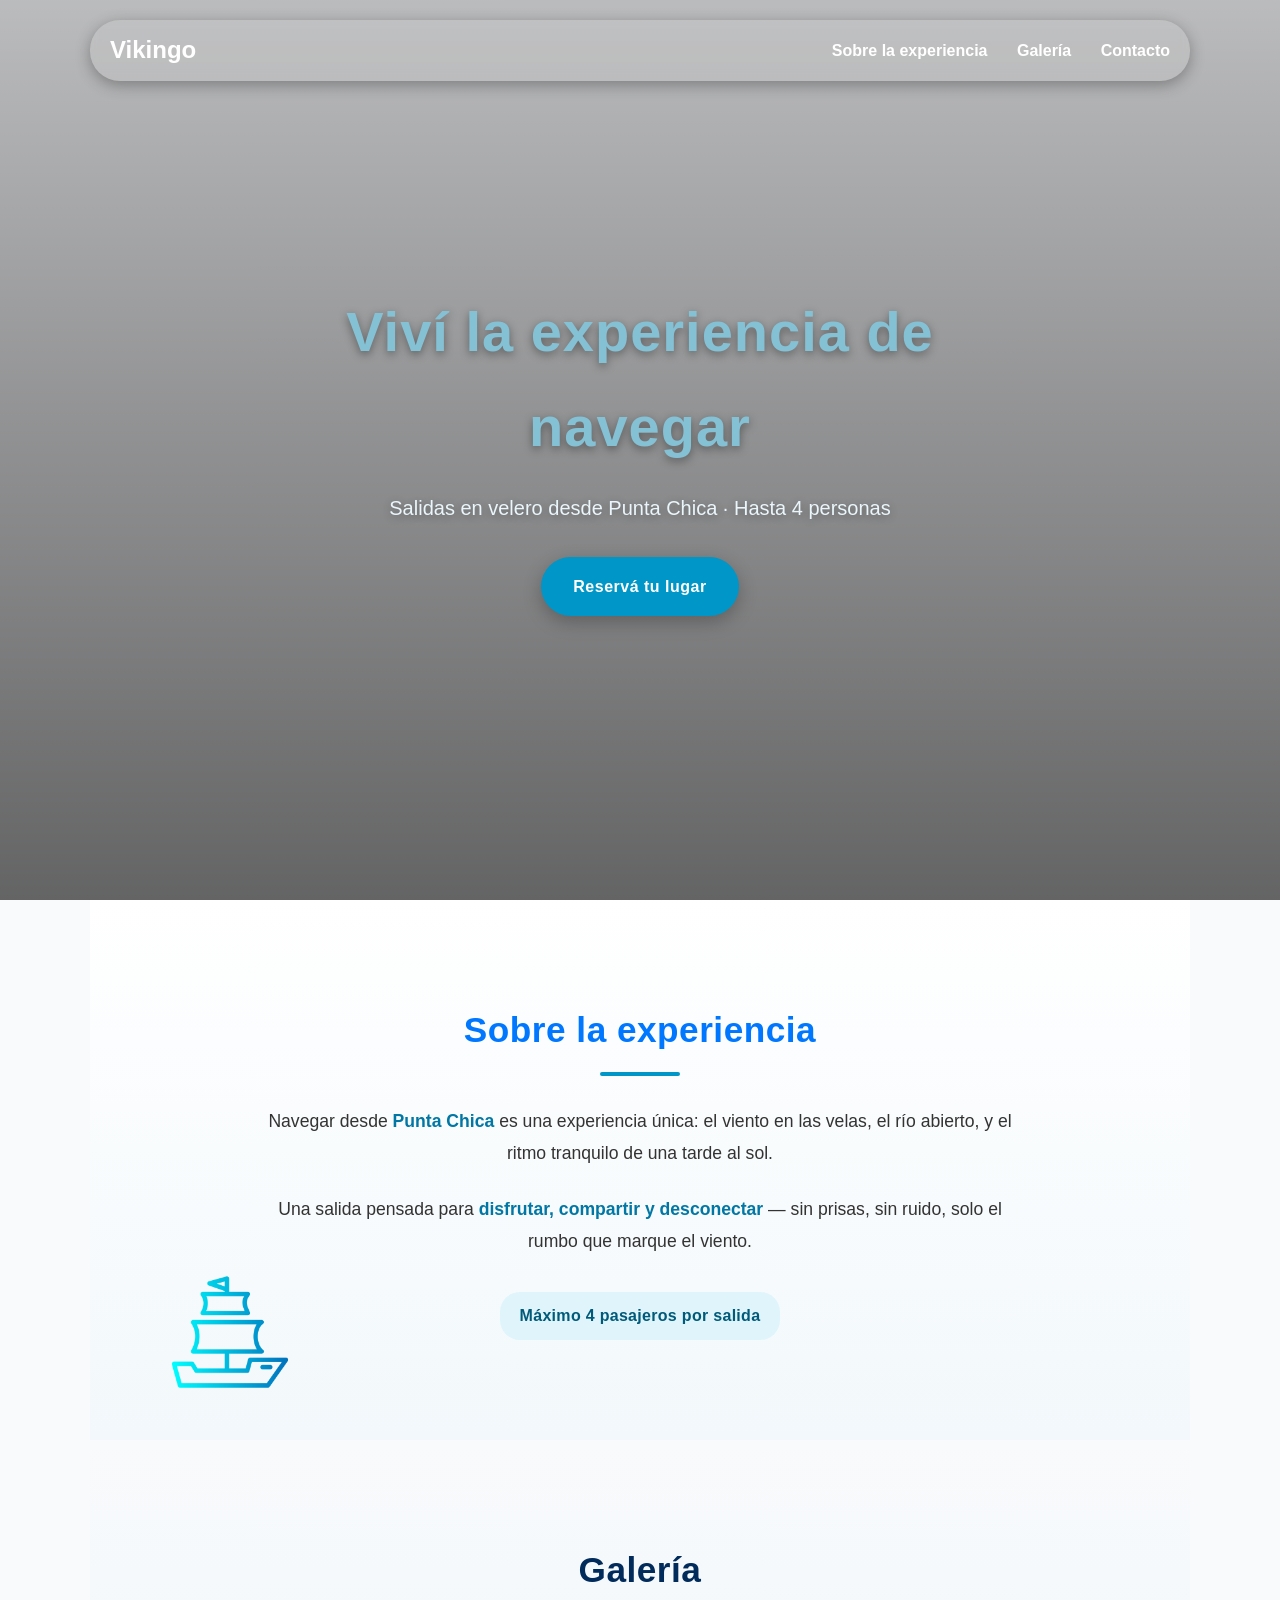
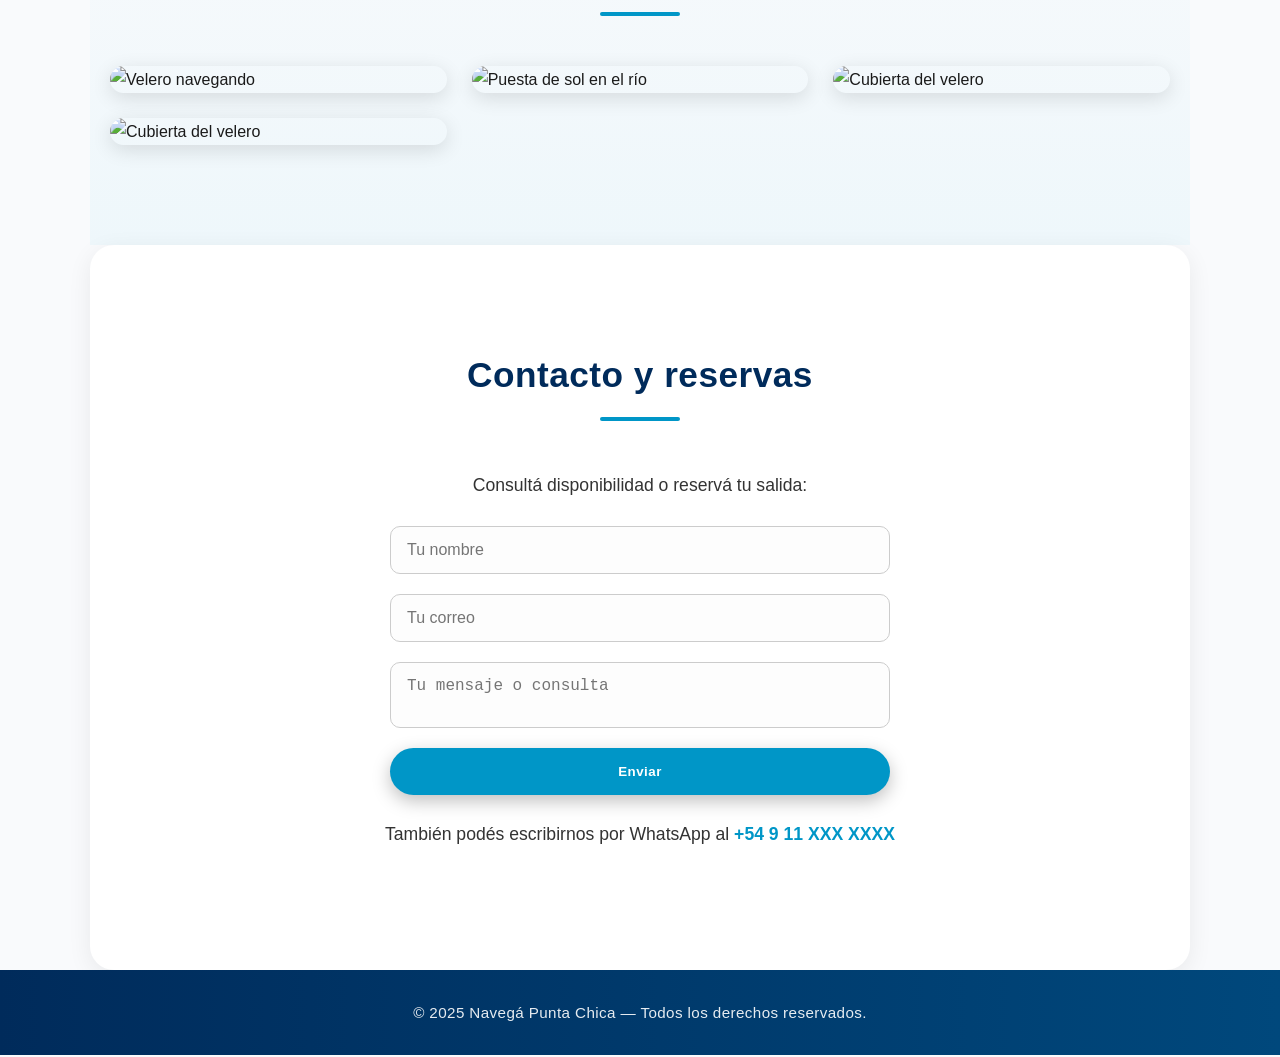
==== index.html @ a73bd9f1 "Primer Commit" ====
<!DOCTYPE html>
<html lang="es">
<head>
  <meta charset="UTF-8">
  <meta name="viewport" content="width=device-width, initial-scale=1.0">
  <title>Navegá Punta Chica</title>
  <link rel="stylesheet" href="style.css">
  <script defer src="script.js"></script>
</head>
<body>
    
<header class="hero">
  <div class="overlay"></div>

  <!-- Barra superior dentro del hero -->
  <div class="hero-top">
    <a href="#" class="logo">Vikingo</a>
    <nav class="hero-nav">
      <a href="#about">Sobre la experiencia</a>
      <a href="#gallery">Galería</a>
      <a href="#contacto">Contacto</a>
    </nav>
  </div>

  <div class="hero-content">
    <h1>Viví la experiencia de navegar</h1>
    <p>Salidas en velero desde Punta Chica · Hasta 4 personas</p>
    <a href="#contacto" class="btn">Reservá tu lugar</a>
  </div>
</header>



<section id="about" class="about">
  <h2>Sobre la experiencia</h2>
  <p>
    Navegar desde <strong>Punta Chica</strong> es una experiencia única: el viento en las velas, el río abierto, y el ritmo tranquilo de una tarde al sol.
  </p>
  <p>
    Una salida pensada para <strong>disfrutar, compartir y desconectar</strong> — sin prisas, sin ruido, solo el rumbo que marque el viento.
  </p>
  <span class="highlight">Máximo 4 pasajeros por salida</span>
</section>



  <section id="gallery" class="gallery">
    <h2>Galería</h2>
    <div class="grid">
      <img src="https://encrypted-tbn0.gstatic.com/images?q=tbn:ANd9GcS6x1HYroStgLCoKh2QrQMqr6K8q7NZ-Gycfw&s" alt="Velero navegando">
      <img src="https://www.civitatis.com/f/espana/carboneras/paseo-yate-atardecer-589x392.jpg" alt="Puesta de sol en el río">
      <img src="https://www.civitatis.com/f/brasil/rio-de-janeiro/barco-rio-janeiro-atardecer-589x392.jpg" alt="Cubierta del velero">
      <img src="https://encrypted-tbn0.gstatic.com/images?q=tbn:ANd9GcRBu6EbO1CKMZboij5J510IV4TRLwszwOOuPg&s" alt="Cubierta del velero">
    
    </div>
  </section>

  <section id="contacto" class="contact">
    <h2>Contacto y reservas</h2>
    <p>Consultá disponibilidad o reservá tu salida:</p>
    <form id="contact-form">
      <input type="text" name="nombre" placeholder="Tu nombre" required>
      <input type="email" name="email" placeholder="Tu correo" required>
      <textarea name="mensaje" placeholder="Tu mensaje o consulta" required></textarea>
      <button type="submit" class="btn">Enviar</button>
    </form>
    <p class="contact-info">También podés escribirnos por WhatsApp al <a href="https://wa.me/54911XXXXXXXX" target="_blank">+54 9 11 XXX XXXX</a></p>
  </section>

  <footer>
    <p>© 2025 Navegá Punta Chica — Todos los derechos reservados.</p>
  </footer>
</body>
</html>
---- style.css ----
/* =======================
   RESET Y BASE
======================= */
* {
  margin: 0;
  padding: 0;
  box-sizing: border-box;
}

html {
  scroll-behavior: smooth;
}

body {
  font-family: "Poppins", sans-serif;
  color: #1a1a1a;
  line-height: 1.7;
  background-color: #f9fafc;
  overflow-x: hidden;
}
.hero-top {
  position: absolute;
  top: 20px;
  left: 50%;
  transform: translateX(-50%);
  width: 90%;
  display: flex;
  justify-content: space-between;
  align-items: center;
  max-width: 1100px;
  z-index: 3;
  background: #ffffff1c; /* fondo azul semitransparente */
  padding: 10px 20px;
  border-radius: 30px;
  box-shadow: 0 4px 15px rgba(0,0,0,0.3);
  backdrop-filter: blur(5px); /* efecto profesional y moderno */
}

.hero-top .logo {
  font-size: 1.5rem;
  font-weight: 700;
  color: #fff; /* blanco para contraste con el fondo azul */
  text-decoration: none;
}

.hero-top .hero-nav a {
  color: #fff;
  margin-left: 25px;
  font-weight: 600;
  text-decoration: none;
  transition: all 0.3s ease;
}

.hero-top .hero-nav a:hover {
  color: #00a8e8;
  transform: translateY(-2px);
}



h1, h2, h3 {
  font-family: "Montserrat", sans-serif;
  font-weight: 700;
}

/* Paleta:
   Azul marino: #002b5b
   Azul claro: #85c1d5
   Celeste marca: #0096c7
   Arena suave: #fdfdfd
*/

/* =======================
   HERO SECTION
======================= */
.hero {
  position: relative;
  background: url("https://gontraveler.com/wp-content/uploads/2022/04/Marina-Punta-Chica-1024x768.jpg") center/cover no-repeat;
  height: 100vh;
  display: flex;
  align-items: center;
  justify-content: center;
  text-align: center;
  overflow: hidden;
}

.hero::before {
  content: "";
  position: absolute;
  inset: 0;
  background: linear-gradient(to bottom, rgba(0,0,0,0.25), rgba(0,0,0,0.6));
}

.hero-content {
  position: relative;
  z-index: 2;
  color: #fff;
  padding: 0 20px;
  max-width: 800px;
}

.hero h1 {
  color: #85c1d5;
  font-size: clamp(2.4rem, 5vw, 3.5rem);
  letter-spacing: 1px;
  margin-bottom: 1rem;
  text-shadow: 0 3px 10px rgba(0,0,0,0.4);
}

.hero p {
  font-size: 1.25rem;
  margin-bottom: 2rem;
  color: #eaf6fb;
  text-shadow: 0 2px 8px rgba(0,0,0,0.3);
}

.btn {
  display: inline-block;
  background: #0096c7;
  color: #fff;
  padding: 1rem 2rem;
  border-radius: 40px;
  text-decoration: none;
  font-weight: 600;
  letter-spacing: 0.5px;
  transition: all 0.3s ease;
  box-shadow: 0 6px 18px rgba(0,0,0,0.25);
}

.btn:hover {
  background: #0077a5;
  transform: translateY(-3px);
}

/* =======================
   SECCIONES GENERALES
======================= */
section {
  padding: 100px 20px;
  max-width: 1100px;
  margin: auto;
}

h2 {
  text-align: center;
  font-size: 2.2rem;
  margin-bottom: 50px;
  color: #002b5b;
  position: relative;
  letter-spacing: 0.5px;
}

h2::after {
  content: "";
  width: 80px;
  height: 4px;
  background: #0096c7;
  display: block;
  margin: 12px auto 0;
  border-radius: 4px;
}

/* =======================
   SOBRE LA EXPERIENCIA
======================= */
.about {
  background: linear-gradient(to bottom, #ffffff, #f2f8fb);
  text-align: center;
  padding: 100px 20px;
  display: flex;
  flex-direction: column;
  align-items: center;
  justify-content: center;
  position: relative;
}

.about h2 {
  font-size: 2.2rem;
  color: #0077ff;
  margin-bottom: 30px;
  letter-spacing: 0.5px;
  text-align: center;
  width: 100%;
}

.about p {
  max-width: 750px;
  width: 100%;
  font-size: 1.1rem;
  line-height: 1.8;
  color: #333;
  margin: 0 auto 25px;
  text-align: center;
}

.about strong {
  color: #0077a5;
}

.about .highlight {
  display: inline-block;
  margin-top: 10px;
  background: #dff5fb;
  padding: 10px 20px;
  border-radius: 20px;
  font-weight: 600;
  color: #005a7a;
  letter-spacing: 0.3px;
}

.about::before {
  content: "";
  position: absolute;
  top: 22rem;
  right: 55rem;
  width: 10rem;
  height: 10rem;
  background: url("ship.png") no-repeat center/contain;
  opacity: 1; 
  animation: float 6s ease-in-out infinite;
  pointer-events: none;
  z-index: 100;
}

@keyframes float {
  0%, 100% { transform: translateY(0); }
  50% { transform: translateY(-12px); }
}


/* =======================
   GALERÍA
======================= */
.gallery {
  background: linear-gradient(to bottom, #f9fafc, #eef7fb);
  padding-bottom: 100px;
}

.gallery .grid {
  display: grid;
  grid-template-columns: repeat(auto-fit, minmax(280px, 1fr));
  gap: 25px;
}

.gallery img {
  width: 100%;
  border-radius: 18px;
  box-shadow: 0 5px 20px rgba(0,0,0,0.12);
  transition: transform 0.4s ease, box-shadow 0.3s ease;
  object-fit: cover;
}

.gallery img:hover {
  transform: scale(1.04);
  box-shadow: 0 10px 30px rgba(0,0,0,0.25);
}

/* =======================
   CONTACTO
======================= */
.contact {
  background: #fff;
  border-radius: 24px;
  box-shadow: 0 6px 25px rgba(0,0,0,0.07);
  text-align: center;
  padding: 100px 30px;
}

.contact p {
  font-size: 1.1rem;
  color: #333;
  margin-bottom: 20px;
}

.contact form {
  display: flex;
  flex-direction: column;
  gap: 20px;
  max-width: 500px;
  margin: 25px auto;
}

.contact input,
.contact textarea {
  padding: 14px 16px;
  border: 1px solid #ccc;
  border-radius: 10px;
  font-size: 1rem;
  resize: none;
  transition: all 0.3s ease;
  background-color: #fdfdfd;
}

.contact input:focus,
.contact textarea:focus {
  border-color: #0096c7;
  outline: none;
  box-shadow: 0 0 10px rgba(0,168,232,0.25);
}

.contact button {
  cursor: pointer;
  border: 0px;
}

.contact-info {
  text-align: center;
  margin-top: 25px;
  color: #444;
}

.contact-info a {
  color: #0096c7;
  font-weight: 600;
  text-decoration: none;
}

.contact-info a:hover {
  text-decoration: underline;
}

/* =======================
   FOOTER
======================= */
/* footer {
  text-align: center;
  padding: 30px;
  background: #002b5b;
  color: #fff;
  font-size: 0.95rem;
  letter-spacing: 0.4px;
} */

footer p {
  opacity: 0.9;
}

footer {
  text-align: center;
  padding: 30px;
  background: linear-gradient(to right, #002b5b, #00487c);
  color: #fff;
  font-size: 0.95rem;
  letter-spacing: 0.4px;
  position: relative;
  overflow: hidden;
}

footer::after {
  content: "";
  position: absolute;
  top: 0;
  left: -100%;
  width: 50%;
  height: 100%;
  background: rgba(255,255,255,0.05);
  transform: skewX(-25deg);
  animation: shimmer 6s infinite linear;}

  @keyframes shimmer {
  0% { left: -50%; }
  100% { left: 150%; }
}

/* =======================
   RESPONSIVE
======================= */
@media (max-width: 768px) {
  .hero h1 {
    font-size: 2.2rem;
  }
  .hero p {
    font-size: 1rem;
  }
  section {
    padding: 70px 15px;
  }
  .about {
    padding: 60px 25px;
  }
}
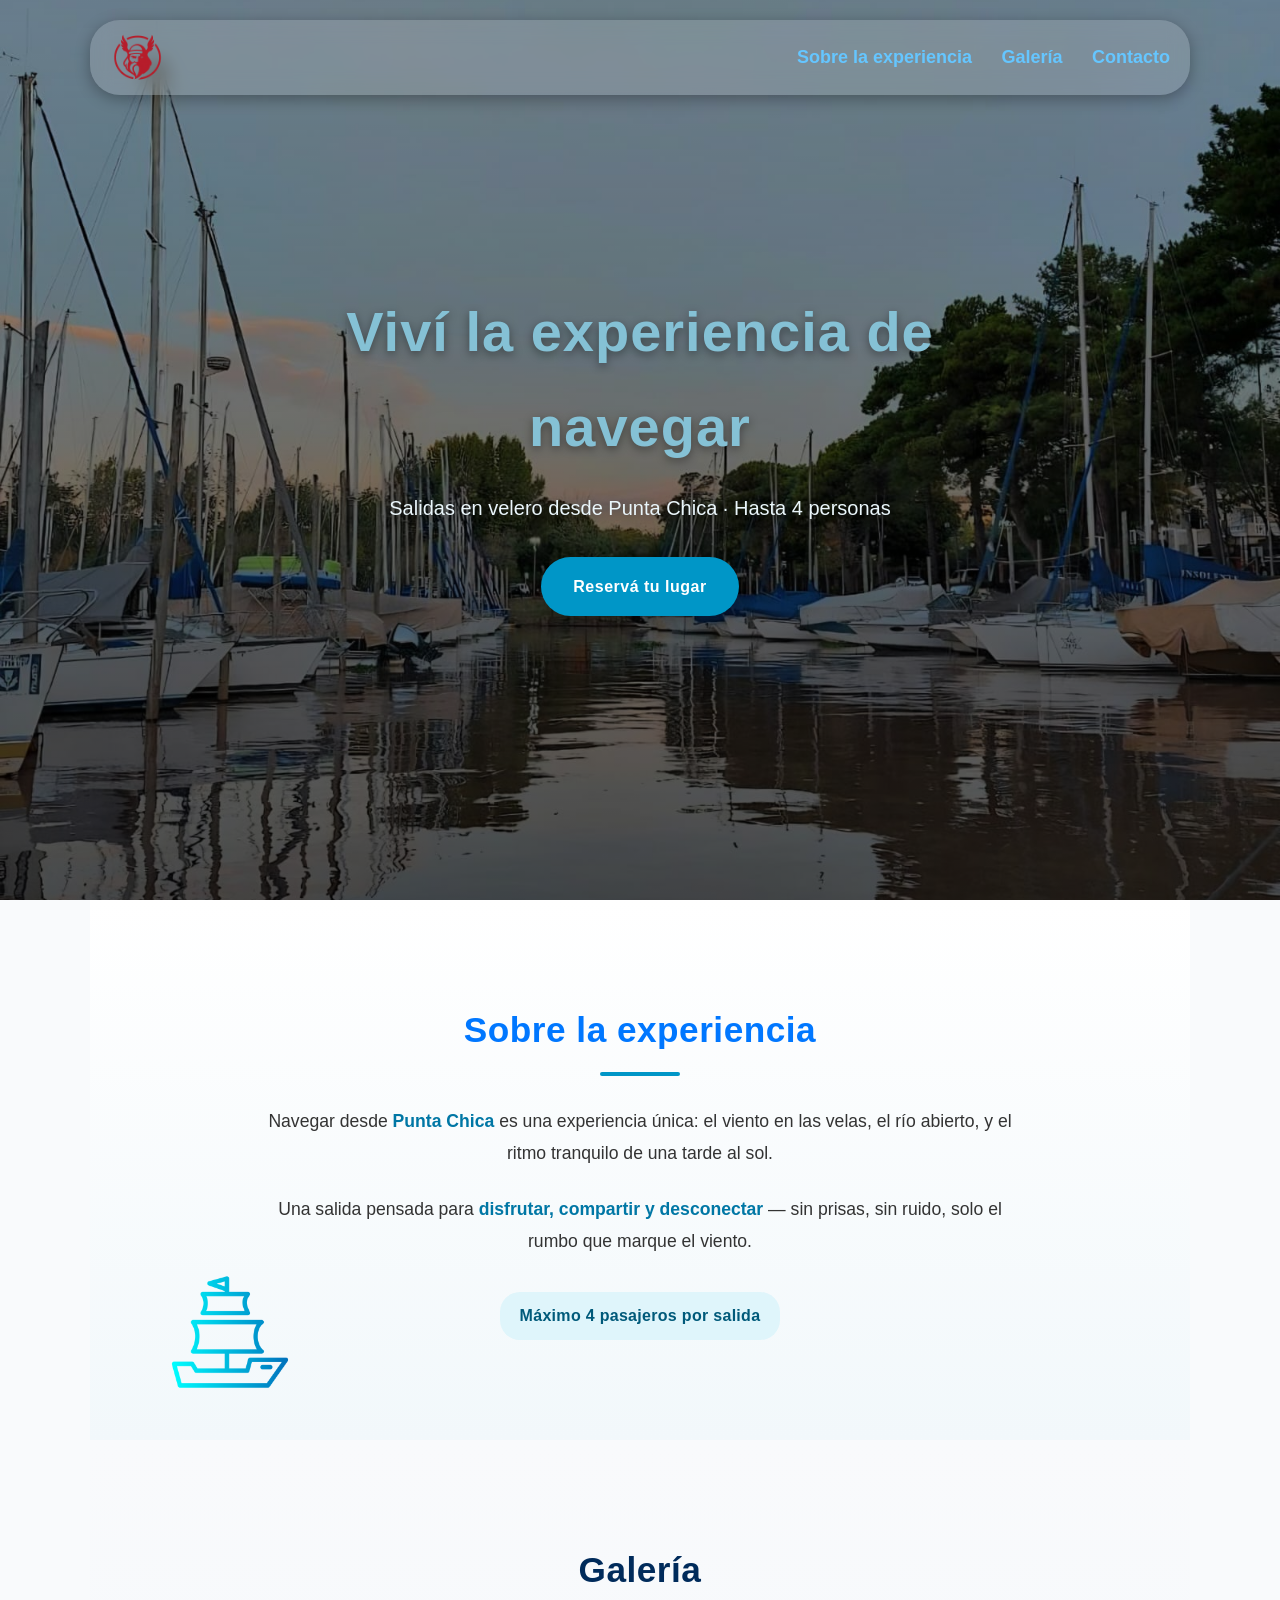
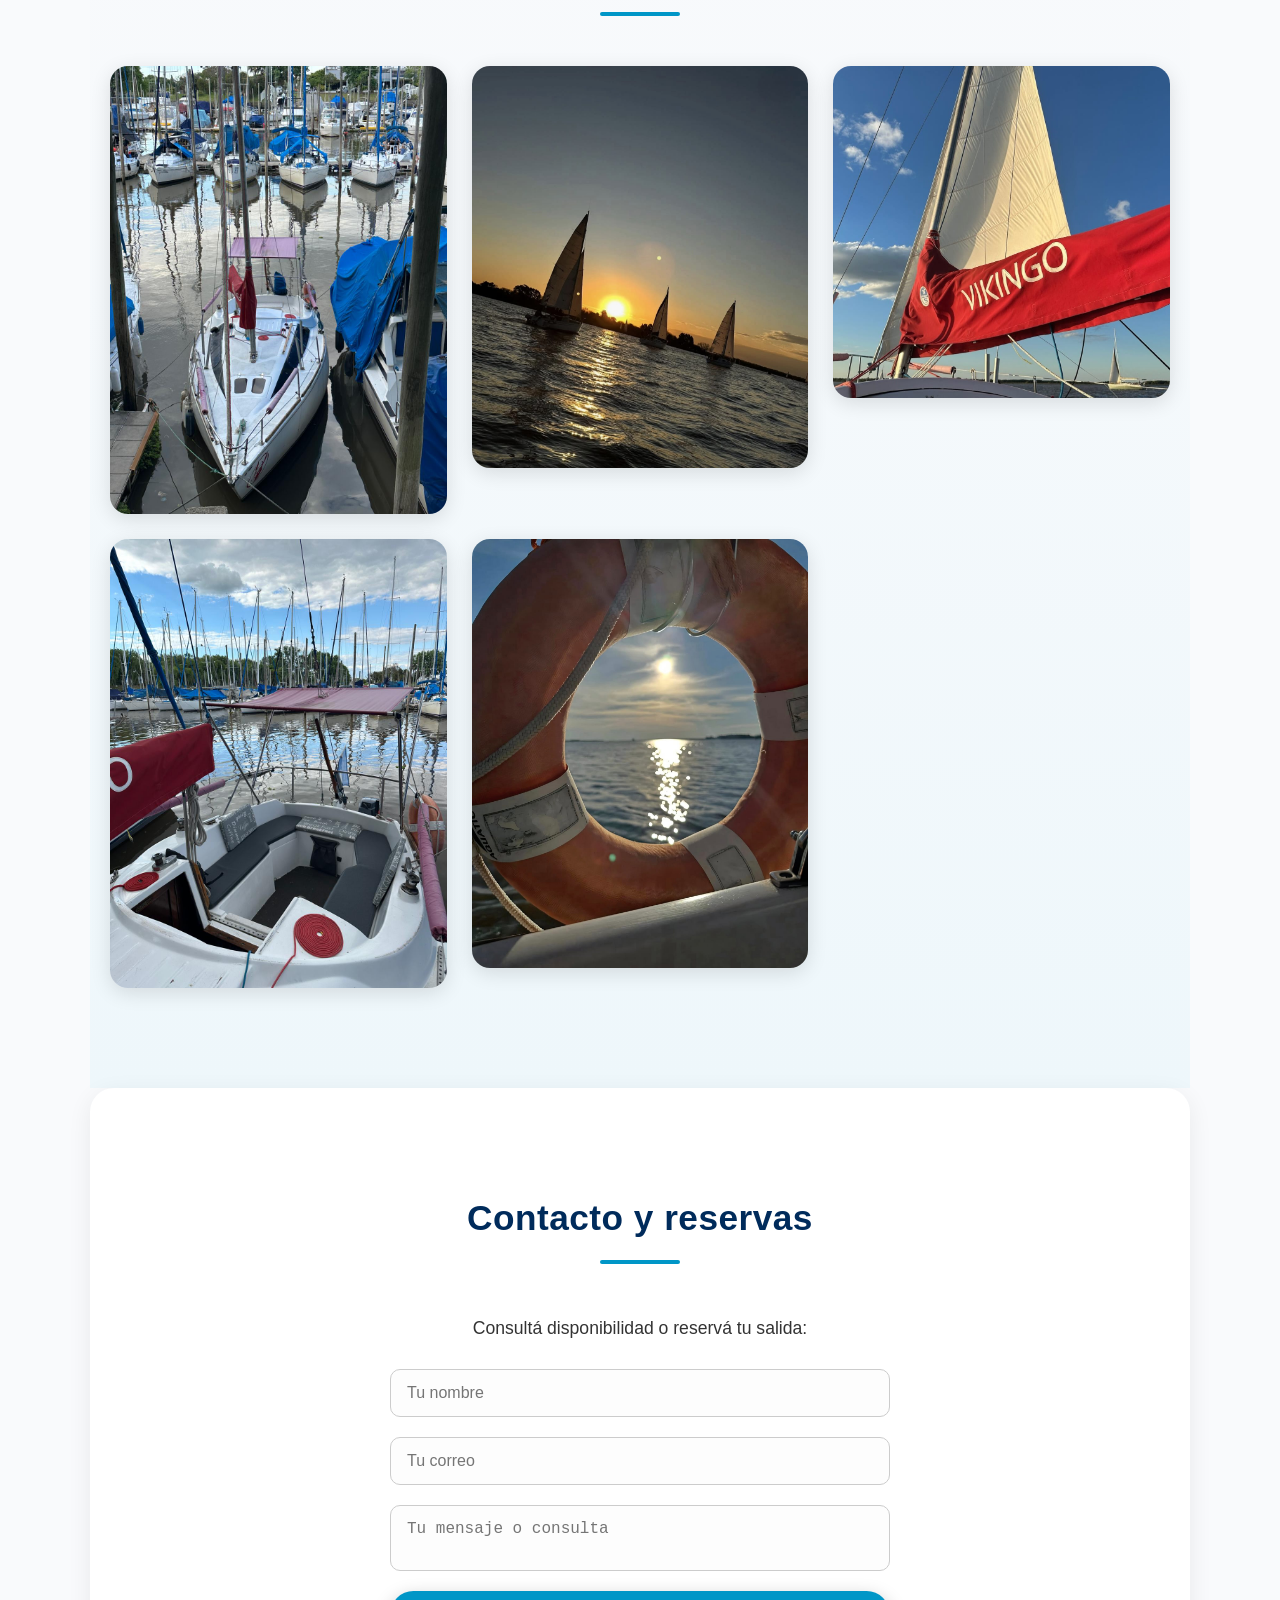
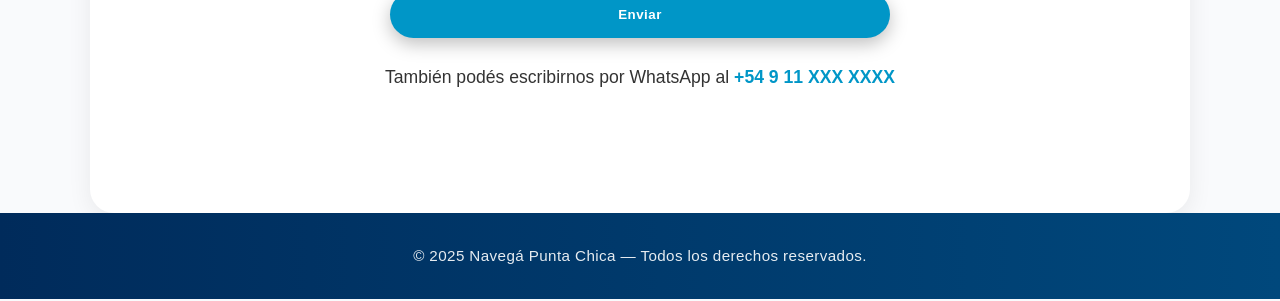
==== commit d2b13399: "agrega logo e imagenes" ====
--- a/index.html
+++ b/index.html
@@ -12,15 +12,17 @@
 <header class="hero">
   <div class="overlay"></div>
 
-  <!-- Barra superior dentro del hero -->
-  <div class="hero-top">
-    <a href="#" class="logo">Vikingo</a>
-    <nav class="hero-nav">
-      <a href="#about">Sobre la experiencia</a>
-      <a href="#gallery">Galería</a>
-      <a href="#contacto">Contacto</a>
-    </nav>
-  </div>
+<div class="hero-top">
+  <a href="#" class="logo">
+    <img src="assets/icon.png" alt="Vikingo logo">
+  </a>
+  <nav class="hero-nav">
+    <a href="#about">Sobre la experiencia</a>
+    <a href="#gallery">Galería</a>
+    <a href="#contacto">Contacto</a>
+  </nav>
+</div>
+
 
   <div class="hero-content">
     <h1>Viví la experiencia de navegar</h1>
@@ -47,10 +49,12 @@
   <section id="gallery" class="gallery">
     <h2>Galería</h2>
     <div class="grid">
-      <img src="https://encrypted-tbn0.gstatic.com/images?q=tbn:ANd9GcS6x1HYroStgLCoKh2QrQMqr6K8q7NZ-Gycfw&s" alt="Velero navegando">
-      <img src="https://www.civitatis.com/f/espana/carboneras/paseo-yate-atardecer-589x392.jpg" alt="Puesta de sol en el río">
-      <img src="https://www.civitatis.com/f/brasil/rio-de-janeiro/barco-rio-janeiro-atardecer-589x392.jpg" alt="Cubierta del velero">
-      <img src="https://encrypted-tbn0.gstatic.com/images?q=tbn:ANd9GcRBu6EbO1CKMZboij5J510IV4TRLwszwOOuPg&s" alt="Cubierta del velero">
+      <img src="assets/velero.jpeg" alt="Velero">
+      <img src="assets/vistas.jpeg" alt="Puesta de sol en el río">
+      <img src="assets/vikingoVela.jpeg" alt="Cubierta del velero">
+      <img src="assets/cubierta.jpeg" alt="Cubierta del velero">
+      <img src="assets/deco.jpeg" alt="ri">
+
     
     </div>
   </section>
--- a/style.css
+++ b/style.css
@@ -19,34 +19,29 @@
   overflow-x: hidden;
 }
 .hero-top {
-  position: absolute;
-  top: 20px;
+  position: fixed; /* antes era absolute */
+  top: 0;
   left: 50%;
   transform: translateX(-50%);
+  top: 20px;
   width: 90%;
   display: flex;
   justify-content: space-between;
   align-items: center;
   max-width: 1100px;
-  z-index: 3;
-  background: #ffffff1c; /* fondo azul semitransparente */
+  z-index: 1000; /* más alto para que quede arriba del hero */
+  background: rgba(255, 255, 255, 0.15);
   padding: 10px 20px;
   border-radius: 30px;
   box-shadow: 0 4px 15px rgba(0,0,0,0.3);
-  backdrop-filter: blur(5px); /* efecto profesional y moderno */
-}
-
-.hero-top .logo {
-  font-size: 1.5rem;
-  font-weight: 700;
-  color: #fff; /* blanco para contraste con el fondo azul */
-  text-decoration: none;
+  backdrop-filter: blur(10px);
 }
 
 .hero-top .hero-nav a {
-  color: #fff;
+  color: #65c6ff;
   margin-left: 25px;
   font-weight: 600;
+  font-size: large;
   text-decoration: none;
   transition: all 0.3s ease;
 }
@@ -56,7 +51,18 @@
   transform: translateY(-2px);
 }
 
-
+.scrolled .hero-top {
+  background: rgba(0, 43, 91, 0.9);
+  box-shadow: 0 4px 20px rgba(0, 0, 0, 0.4);
+}
+
+.hero-top .logo img {
+  width: 55px;
+  height: 55px;
+  border-radius: 50%;
+  margin-bottom: -0.5rem;
+  object-fit: cover;
+}
 
 h1, h2, h3 {
   font-family: "Montserrat", sans-serif;
@@ -75,7 +81,7 @@
 ======================= */
 .hero {
   position: relative;
-  background: url("https://gontraveler.com/wp-content/uploads/2022/04/Marina-Punta-Chica-1024x768.jpg") center/cover no-repeat;
+  background: url("assets/bg.jpeg") center/cover no-repeat;
   height: 100vh;
   display: flex;
   align-items: center;
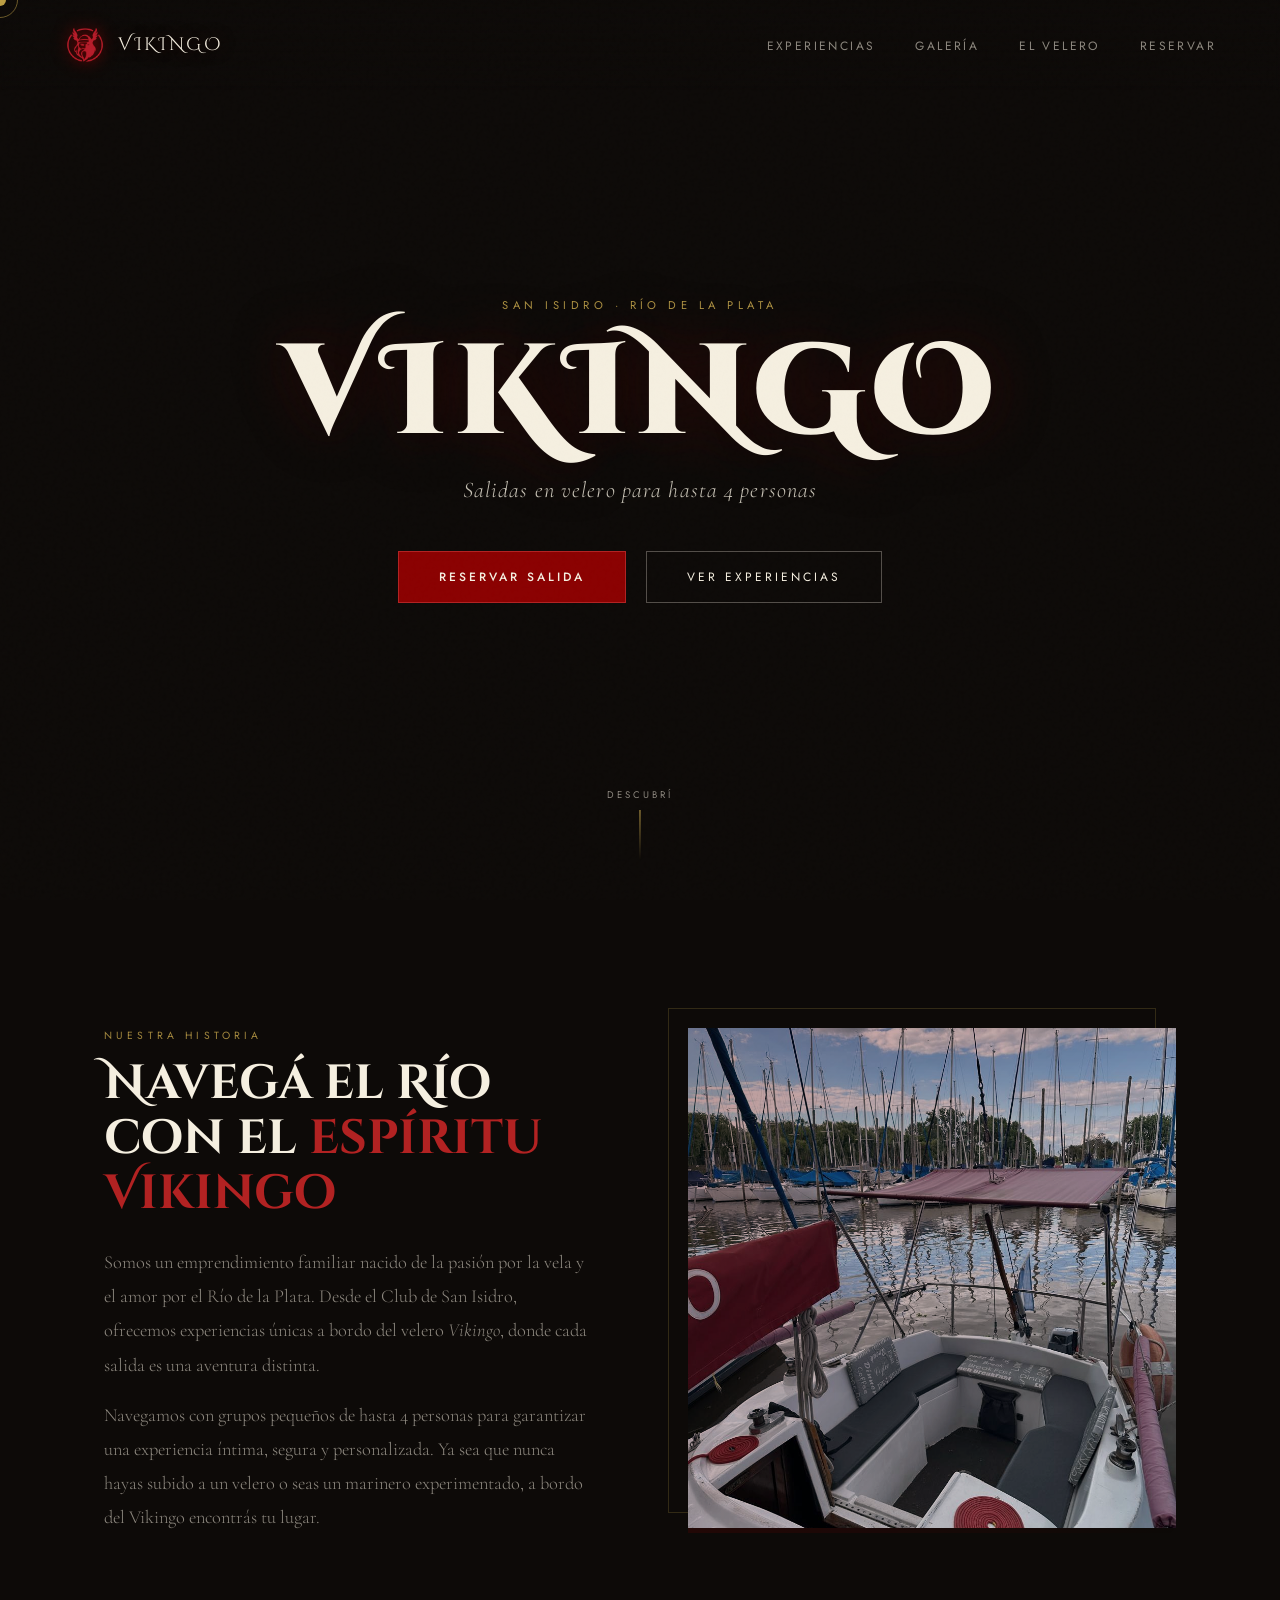
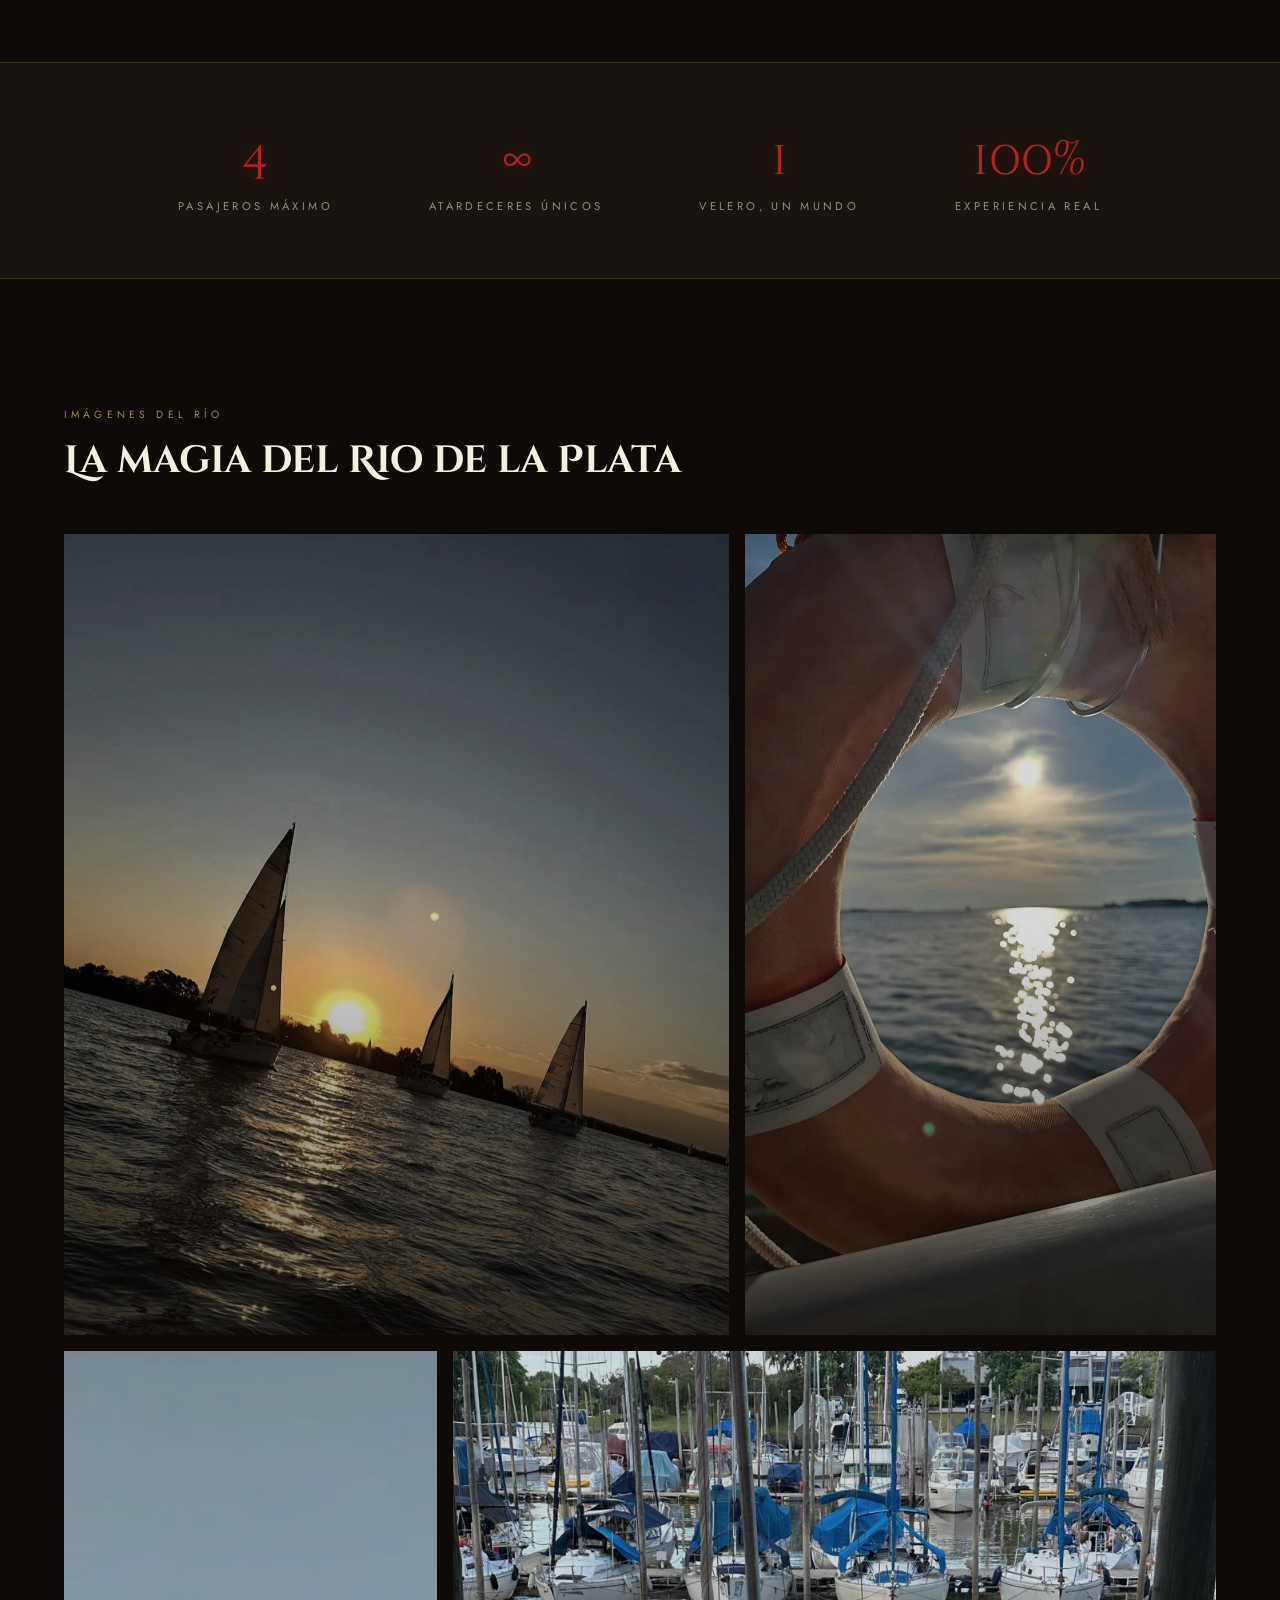
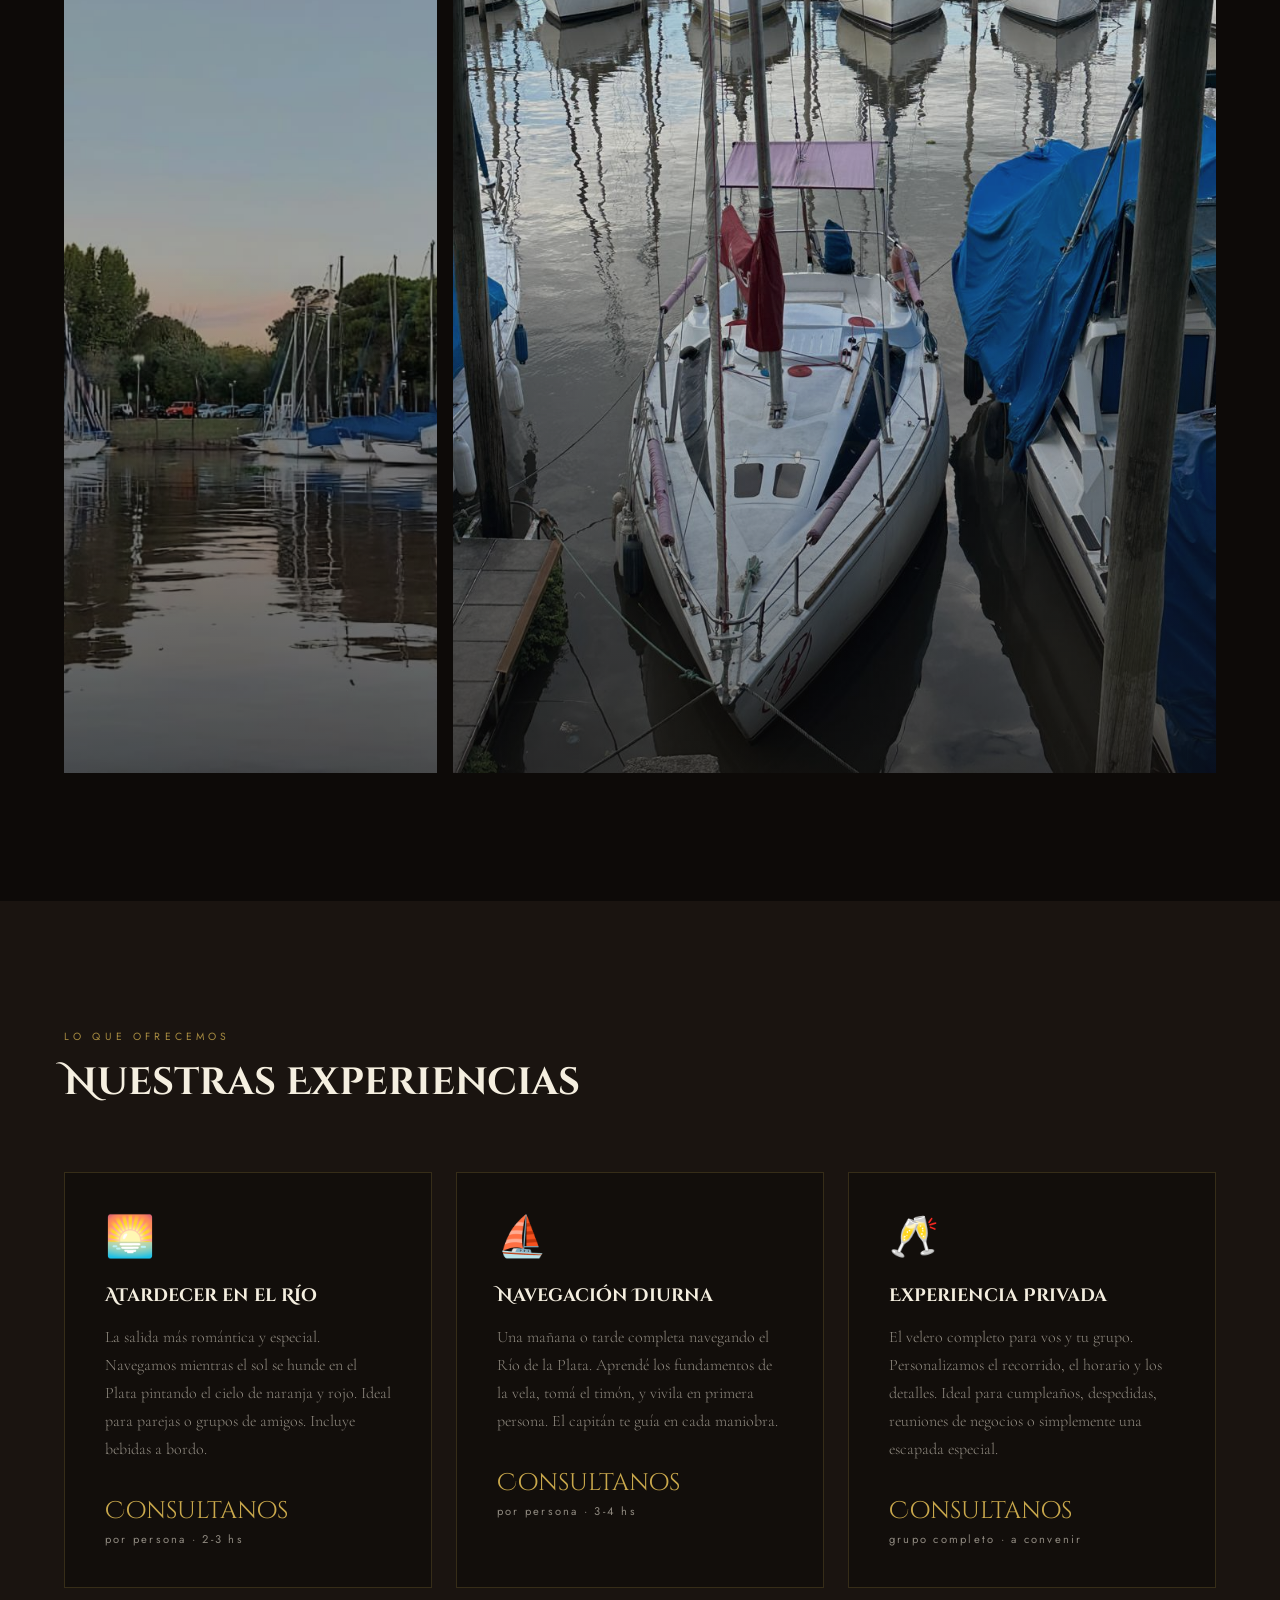
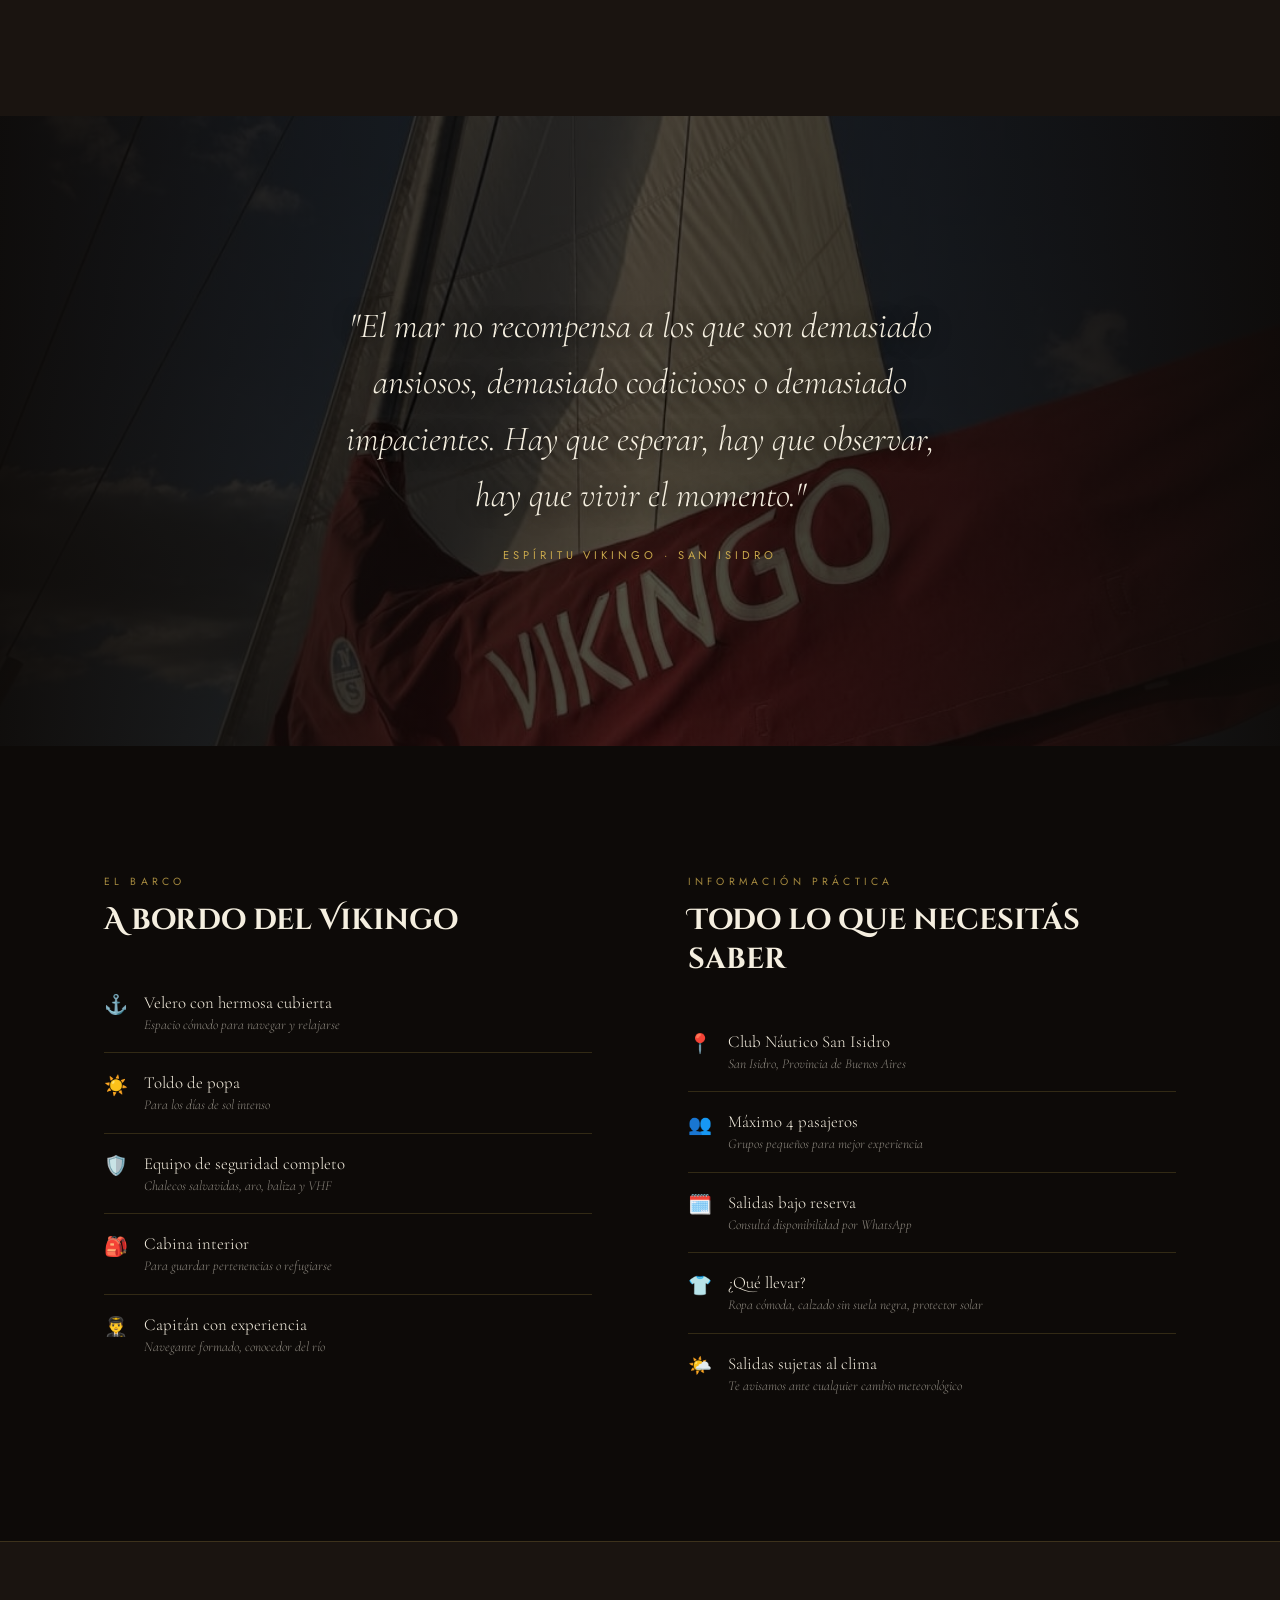
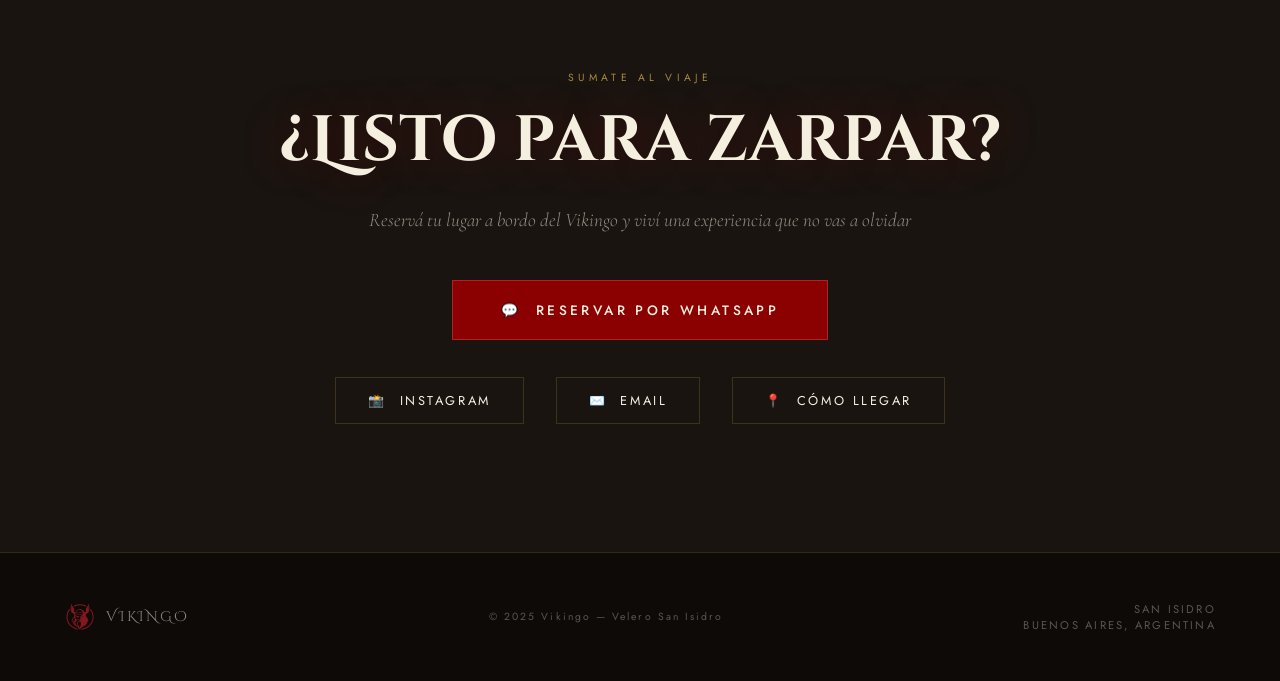
==== commit 695931fd: "renombra html" ====
--- a/index.html
+++ b/index.html
@@ -1,78 +1,245 @@
-<!DOCTYPE html>
-<html lang="es">
-<head>
-  <meta charset="UTF-8">
-  <meta name="viewport" content="width=device-width, initial-scale=1.0">
-  <title>Navegá Punta Chica</title>
-  <link rel="stylesheet" href="style.css">
-  <script defer src="script.js"></script>
-</head>
-<body>
-    
-<header class="hero">
-  <div class="overlay"></div>
-
-<div class="hero-top">
-  <a href="#" class="logo">
-    <img src="assets/icon.png" alt="Vikingo logo">
-  </a>
-  <nav class="hero-nav">
-    <a href="#about">Sobre la experiencia</a>
-    <a href="#gallery">Galería</a>
-    <a href="#contacto">Contacto</a>
-  </nav>
-</div>
-
-
-  <div class="hero-content">
-    <h1>Viví la experiencia de navegar</h1>
-    <p>Salidas en velero desde Punta Chica · Hasta 4 personas</p>
-    <a href="#contacto" class="btn">Reservá tu lugar</a>
-  </div>
-</header>
-
-
-
-<section id="about" class="about">
-  <h2>Sobre la experiencia</h2>
-  <p>
-    Navegar desde <strong>Punta Chica</strong> es una experiencia única: el viento en las velas, el río abierto, y el ritmo tranquilo de una tarde al sol.
-  </p>
-  <p>
-    Una salida pensada para <strong>disfrutar, compartir y desconectar</strong> — sin prisas, sin ruido, solo el rumbo que marque el viento.
-  </p>
-  <span class="highlight">Máximo 4 pasajeros por salida</span>
-</section>
-
-
-
-  <section id="gallery" class="gallery">
-    <h2>Galería</h2>
-    <div class="grid">
-      <img src="assets/velero.jpeg" alt="Velero">
-      <img src="assets/vistas.jpeg" alt="Puesta de sol en el río">
-      <img src="assets/vikingoVela.jpeg" alt="Cubierta del velero">
-      <img src="assets/cubierta.jpeg" alt="Cubierta del velero">
-      <img src="assets/deco.jpeg" alt="ri">
-
-    
-    </div>
-  </section>
-
-  <section id="contacto" class="contact">
-    <h2>Contacto y reservas</h2>
-    <p>Consultá disponibilidad o reservá tu salida:</p>
-    <form id="contact-form">
-      <input type="text" name="nombre" placeholder="Tu nombre" required>
-      <input type="email" name="email" placeholder="Tu correo" required>
-      <textarea name="mensaje" placeholder="Tu mensaje o consulta" required></textarea>
-      <button type="submit" class="btn">Enviar</button>
-    </form>
-    <p class="contact-info">También podés escribirnos por WhatsApp al <a href="https://wa.me/54911XXXXXXXX" target="_blank">+54 9 11 XXX XXXX</a></p>
-  </section>
-
-  <footer>
-    <p>© 2025 Navegá Punta Chica — Todos los derechos reservados.</p>
-  </footer>
-</body>
-</html>
+<!DOCTYPE html>
+<html lang="es">
+<head>
+<meta charset="UTF-8">
+<meta name="viewport" content="width=device-width, initial-scale=1.0">
+<title>Vikingo — Velero San Isidro</title>
+<link href="https://fonts.googleapis.com/css2?family=Cinzel+Decorative:wght@700;900&family=Cormorant+Garamond:ital,wght@0,300;0,400;0,600;1,300;1,400&family=Jost:wght@300;400;500&display=swap" rel="stylesheet">
+<link rel="stylesheet" href="vikingo.css">
+</head>
+<body>
+
+<!-- Cursor -->
+<div class="cursor" id="cursor"></div>
+<div class="cursor-ring" id="cursorRing"></div>
+
+<!-- Nav -->
+<nav>
+  <a href="#" class="nav-logo">
+    <img src="img/icon.png" alt="Vikingo">
+    <span class="nav-logo-text">VIKINGO</span>
+  </a>
+  <ul class="nav-links">
+    <li><a href="#experiencias">Experiencias</a></li>
+    <li><a href="#galeria">Galería</a></li>
+    <li><a href="#info">El Velero</a></li>
+    <li><a href="#contacto">Reservar</a></li>
+  </ul>
+</nav>
+
+<!-- Hero -->
+<section class="hero">
+  <div class="hero-bg"></div>
+  <div class="hero-overlay"></div>
+  <div class="hero-content">
+    <p class="hero-eyebrow">San Isidro · Río de la Plata</p>
+    <h1 class="hero-title">VIKINGO</h1>
+    <p class="hero-subtitle">Salidas en velero para hasta 4 personas</p>
+    <div class="hero-cta">
+      <a href="#contacto" class="btn-primary">Reservar Salida</a>
+      <a href="#experiencias" class="btn-ghost">Ver Experiencias</a>
+    </div>
+  </div>
+  <div class="scroll-indicator">
+    <span>Descubrí</span>
+    <div class="scroll-line"></div>
+  </div>
+</section>
+
+<!-- About -->
+<section>
+  <div class="about">
+    <div class="about-text reveal">
+      <p class="section-label">Nuestra Historia</p>
+      <h2 class="about-heading">Navegá el Río con el <span>espíritu Vikingo</span></h2>
+      <div class="about-body">
+        <p>Somos un emprendimiento familiar nacido de la pasión por la vela y el amor por el Río de la Plata. Desde el Club de San Isidro, ofrecemos experiencias únicas a bordo del velero <em>Vikingo</em>, donde cada salida es una aventura distinta.</p>
+        <p>Navegamos con grupos pequeños de hasta 4 personas para garantizar una experiencia íntima, segura y personalizada. Ya sea que nunca hayas subido a un velero o seas un marinero experimentado, a bordo del Vikingo encontrás tu lugar.</p>
+      </div>
+    </div>
+    <div class="about-image-wrap reveal">
+      <img src="img/cubierta.jpeg" alt="Cubierta del Vikingo">
+    </div>
+  </div>
+</section>
+
+<!-- Stats -->
+<div class="stats reveal">
+  <div class="stat">
+    <span class="stat-num">4</span>
+    <span class="stat-label">Pasajeros máximo</span>
+  </div>
+  <div class="stat">
+    <span class="stat-num">∞</span>
+    <span class="stat-label">Atardeceres únicos</span>
+  </div>
+  <div class="stat">
+    <span class="stat-num">1</span>
+    <span class="stat-label">Velero, un mundo</span>
+  </div>
+  <div class="stat">
+    <span class="stat-num">100%</span>
+    <span class="stat-label">Experiencia real</span>
+  </div>
+</div>
+
+<!-- Gallery -->
+<section class="gallery-section" id="galeria">
+  <div class="gallery-header reveal">
+    <p class="section-label">Imágenes del Río</p>
+    <h2 class="gallery-title">La magia del Rio de la Plata</h2>
+  </div>
+  <div class="gallery-grid">
+    <div class="gallery-item reveal">
+      <img src="img/vistas.jpeg" alt="Atardecer veleros">
+    </div>
+    <div class="gallery-item reveal">
+      <img src="img/deco.jpeg" alt="Horizonte">
+    </div>
+    <div class="gallery-item reveal">
+      <img src="img/bg.jpeg" alt="Marina San Isidro">
+    </div>
+    <div class="gallery-item reveal">
+      <img src="img/velero.jpeg" alt="Vikingo en marina">
+    </div>
+  </div>
+</section>
+
+<!-- Experiences -->
+<section class="experiences" id="experiencias">
+  <div class="exp-inner">
+    <div class="exp-header reveal">
+      <div>
+        <p class="section-label">Lo que ofrecemos</p>
+        <h2 class="exp-title">Nuestras Experiencias</h2>
+      </div>
+    </div>
+    <div class="cards">
+      <div class="card reveal">
+        <span class="card-icon">🌅</span>
+        <h3 class="card-title">Atardecer en el Río</h3>
+        <p class="card-desc">La salida más romántica y especial. Navegamos mientras el sol se hunde en el Plata pintando el cielo de naranja y rojo. Ideal para parejas o grupos de amigos. Incluye bebidas a bordo.</p>
+        <div class="card-price">
+          Consultanos
+          <span>por persona · 2-3 hs</span>
+        </div>
+      </div>
+      <div class="card reveal">
+        <span class="card-icon">⛵</span>
+        <h3 class="card-title">Navegación Diurna</h3>
+        <p class="card-desc">Una mañana o tarde completa navegando el Río de la Plata. Aprendé los fundamentos de la vela, tomá el timón, y vivila en primera persona. El capitán te guía en cada maniobra.</p>
+        <div class="card-price">
+          Consultanos
+          <span>por persona · 3-4 hs</span>
+        </div>
+      </div>
+      <div class="card reveal">
+        <span class="card-icon">🥂</span>
+        <h3 class="card-title">Experiencia Privada</h3>
+        <p class="card-desc">El velero completo para vos y tu grupo. Personalizamos el recorrido, el horario y los detalles. Ideal para cumpleaños, despedidas, reuniones de negocios o simplemente una escapada especial.</p>
+        <div class="card-price">
+          Consultanos
+          <span>grupo completo · a convenir</span>
+        </div>
+      </div>
+    </div>
+  </div>
+</section>
+
+<!-- Divider quote -->
+<div class="divider-section">
+  <img src="img/vikingoVela.jpeg" alt="Vikingo navegando">
+  <div class="divider-overlay">
+    <div class="divider-quote reveal">
+      <blockquote>"El mar no recompensa a los que son demasiado ansiosos, demasiado codiciosos o demasiado impacientes. Hay que esperar, hay que observar, hay que vivir el momento."</blockquote>
+      <cite>Espíritu Vikingo · San Isidro</cite>
+    </div>
+  </div>
+</div>
+
+<!-- Info -->
+<section class="info-section" id="info">
+  <div class="info-col reveal">
+    <p class="section-label">El Barco</p>
+    <h2 class="info-title">A bordo del Vikingo</h2>
+    <ul class="info-list">
+      <li>
+        <span class="ico">⚓</span>
+        <div>Velero con hermosa cubierta<span class="sub">Espacio cómodo para navegar y relajarse</span></div>
+      </li>
+      <li>
+        <span class="ico">☀️</span>
+        <div>Toldo de popa<span class="sub">Para los días de sol intenso</span></div>
+      </li>
+      <li>
+        <span class="ico">🛡️</span>
+        <div>Equipo de seguridad completo<span class="sub">Chalecos salvavidas, aro, baliza y VHF</span></div>
+      </li>
+      <li>
+        <span class="ico">🎒</span>
+        <div>Cabina interior<span class="sub">Para guardar pertenencias o refugiarse</span></div>
+      </li>
+      <li>
+        <span class="ico">👨‍✈️</span>
+        <div>Capitán con experiencia<span class="sub">Navegante formado, conocedor del río</span></div>
+      </li>
+    </ul>
+  </div>
+  <div class="info-col reveal">
+    <p class="section-label">Información práctica</p>
+    <h2 class="info-title">Todo lo que necesitás saber</h2>
+    <ul class="info-list">
+      <li>
+        <span class="ico">📍</span>
+        <div>Club Náutico San Isidro<span class="sub">San Isidro, Provincia de Buenos Aires</span></div>
+      </li>
+      <li>
+        <span class="ico">👥</span>
+        <div>Máximo 4 pasajeros<span class="sub">Grupos pequeños para mejor experiencia</span></div>
+      </li>
+      <li>
+        <span class="ico">🗓️</span>
+        <div>Salidas bajo reserva<span class="sub">Consultá disponibilidad por WhatsApp</span></div>
+      </li>
+      <li>
+        <span class="ico">👕</span>
+        <div>¿Qué llevar?<span class="sub">Ropa cómoda, calzado sin suela negra, protector solar</span></div>
+      </li>
+      <li>
+        <span class="ico">🌤️</span>
+        <div>Salidas sujetas al clima<span class="sub">Te avisamos ante cualquier cambio meteorológico</span></div>
+      </li>
+    </ul>
+  </div>
+</section>
+
+<!-- Contact -->
+<section class="contact-section" id="contacto">
+  <p class="section-label">Sumate al viaje</p>
+  <h2 class="contact-title reveal">¿Listo para zarpar?</h2>
+  <p class="contact-sub reveal">Reservá tu lugar a bordo del Vikingo y viví una experiencia que no vas a olvidar</p>
+  <div class="reveal">
+    <a href="https://wa.me/5491550090858?text=Hola!%20Me%20gustaría%20reservar%20una%20salida%20en%20el%20velero%20Vikingo" target="_blank" class="btn-primary" style="font-size:0.85rem; padding: 1.2rem 3rem;">
+      💬 &nbsp;Reservar por WhatsApp
+    </a>
+    <br>
+    <div class="contact-links" style="margin-top:2rem;">
+      <a href="https://www.instagram.com/velero.vikingo" target="_blank" class="contact-link">📸 &nbsp;Instagram</a>
+      <a href="mailto:falvialb@yahoo.com" class="contact-link">✉️ &nbsp;Email</a>
+      <a href="https://www.google.com/maps/place/Punta+Chica,+B1644+Victoria,+Buenos+Aires+Province/@-34.4495813,-58.5342997,15z/data=!3m1!4b1!4m6!3m5!1s0x95bcafdb3bfb1f2f:0xf87f99ced8687c65!8m2!3d-34.4496!4d-58.524!16s%2Fg%2F121djpsn?entry=ttu&g_ep=EgoyMDI2MDIxNi4wIKXMDSoASAFQAw%3D%3D" target="_blank" class="contact-link">📍 &nbsp;Cómo llegar</a>
+    </div>
+  </div>
+</section>
+
+<!-- Footer -->
+<footer>
+  <div class="footer-logo">
+    <img src="img/icon.png" alt="Vikingo">
+    <span class="footer-brand">VIKINGO</span>
+  </div>
+  <p class="footer-copy">© 2025 Vikingo — Velero San Isidro</p>
+  <p class="footer-loc">San Isidro<br>Buenos Aires, Argentina</p>
+</footer>
+<script src="vikingo.js"></script>
+</body>
+</html>
--- a/vikingo.css
+++ b/vikingo.css
@@ -0,0 +1,603 @@
+*, *::before, *::after { margin: 0; padding: 0; box-sizing: border-box; }
+
+:root {
+  --crimson: #8B0000;
+  --crimson-light: #B22222;
+  --crimson-glow: rgba(139,0,0,0.35);
+  --gold: #C9A84C;
+  --gold-light: #E8C97A;
+  --cream: #F5EFE0;
+  --dark: #0D0A08;
+  --dark-mid: #1A1410;
+  --dark-card: #120E0B;
+  --text-muted: rgba(245,239,224,0.55);
+  --border: rgba(201,168,76,0.2);
+}
+
+html { scroll-behavior: smooth; }
+
+body {
+  background: var(--dark);
+  color: var(--cream);
+  font-family: 'Cormorant Garamond', Georgia, serif;
+  overflow-x: hidden;
+  cursor: none;
+}
+
+/* Custom cursor */
+.cursor {
+  position: fixed;
+  width: 12px; height: 12px;
+  border-radius: 50%;
+  background: var(--gold);
+  pointer-events: none;
+  z-index: 9999;
+  transform: translate(-50%,-50%);
+  transition: transform 0.1s ease, width 0.2s, height 0.2s, background 0.2s;
+  mix-blend-mode: difference;
+}
+.cursor-ring {
+  position: fixed;
+  width: 36px; height: 36px;
+  border-radius: 50%;
+  border: 1px solid var(--gold);
+  pointer-events: none;
+  z-index: 9998;
+  transform: translate(-50%,-50%);
+  transition: transform 0.18s ease, width 0.3s, height 0.3s, opacity 0.3s;
+  opacity: 0.5;
+}
+
+/* Nav */
+nav {
+  position: fixed; top: 0; left: 0; right: 0; z-index: 100;
+  display: flex; align-items: center; justify-content: space-between;
+  padding: 1.5rem 4rem;
+  background: linear-gradient(to bottom, rgba(13,10,8,0.95) 0%, transparent 100%);
+  backdrop-filter: blur(2px);
+}
+.nav-logo {
+  display: flex; align-items: center; gap: 0.75rem;
+  text-decoration: none;
+}
+.nav-logo img {
+  width: 42px; height: 42px;
+  filter: drop-shadow(0 0 8px var(--crimson));
+}
+.nav-logo-text {
+  font-family: 'Cinzel Decorative', serif;
+  font-size: 1.1rem;
+  color: var(--cream);
+  letter-spacing: 0.15em;
+  text-shadow: 0 0 20px var(--crimson-glow);
+}
+.nav-links { display: flex; gap: 2.5rem; list-style: none; }
+.nav-links a {
+  font-family: 'Jost', sans-serif;
+  font-size: 0.75rem;
+  font-weight: 400;
+  letter-spacing: 0.2em;
+  text-transform: uppercase;
+  color: var(--text-muted);
+  text-decoration: none;
+  transition: color 0.3s;
+}
+.nav-links a:hover { color: var(--gold-light); }
+
+/* Hero */
+.hero {
+  position: relative;
+  height: 100vh;
+  display: flex; align-items: center; justify-content: center;
+  overflow: hidden;
+}
+.hero-bg {
+  position: absolute; inset: 0;
+  background-image: url('1771524423646_vistas.jpeg');
+  background-size: cover;
+  background-position: center;
+  transform: scale(1.08);
+  animation: heroZoom 20s ease-in-out infinite alternate;
+}
+@keyframes heroZoom {
+  from { transform: scale(1.08) translateX(0); }
+  to   { transform: scale(1.12) translateX(-1%); }
+}
+.hero-overlay {
+  position: absolute; inset: 0;
+  background: 
+    linear-gradient(to bottom, rgba(13,10,8,0.5) 0%, rgba(13,10,8,0.2) 40%, rgba(13,10,8,0.7) 80%, var(--dark) 100%),
+    radial-gradient(ellipse at center, transparent 30%, rgba(13,10,8,0.5) 100%);
+}
+.hero-content {
+  position: relative; z-index: 2;
+  text-align: center;
+  animation: heroFadeIn 1.8s ease forwards;
+}
+@keyframes heroFadeIn {
+  from { opacity: 0; transform: translateY(30px); }
+  to   { opacity: 1; transform: translateY(0); }
+}
+.hero-eyebrow {
+  font-family: 'Jost', sans-serif;
+  font-size: 0.7rem;
+  letter-spacing: 0.4em;
+  text-transform: uppercase;
+  color: var(--gold);
+  margin-bottom: 1.5rem;
+  opacity: 0.85;
+}
+.hero-title {
+  font-family: 'Cinzel Decorative', serif;
+  font-size: clamp(4rem, 10vw, 9rem);
+  font-weight: 900;
+  line-height: 0.9;
+  color: var(--cream);
+  text-shadow: 0 4px 40px rgba(13,10,8,0.8), 0 0 60px var(--crimson-glow);
+  letter-spacing: 0.05em;
+}
+.hero-subtitle {
+  margin-top: 1.5rem;
+  font-size: clamp(1rem, 2.5vw, 1.4rem);
+  font-style: italic;
+  font-weight: 300;
+  color: var(--cream);
+  opacity: 0.8;
+  letter-spacing: 0.05em;
+}
+.hero-cta {
+  margin-top: 3rem;
+  display: inline-flex; gap: 1.2rem;
+}
+.btn-primary {
+  display: inline-block;
+  padding: 1rem 2.5rem;
+  background: var(--crimson);
+  color: var(--cream);
+  font-family: 'Jost', sans-serif;
+  font-size: 0.75rem;
+  font-weight: 500;
+  letter-spacing: 0.25em;
+  text-transform: uppercase;
+  text-decoration: none;
+  border: 1px solid var(--crimson-light);
+  transition: all 0.3s ease;
+  position: relative;
+  overflow: hidden;
+}
+.btn-primary::before {
+  content: '';
+  position: absolute; inset: 0;
+  background: rgba(255,255,255,0.07);
+  transform: translateX(-100%);
+  transition: transform 0.4s ease;
+}
+.btn-primary:hover::before { transform: translateX(0); }
+.btn-primary:hover { box-shadow: 0 0 30px var(--crimson-glow), 0 0 60px rgba(139,0,0,0.15); }
+
+.btn-ghost {
+  display: inline-block;
+  padding: 1rem 2.5rem;
+  background: transparent;
+  color: var(--cream);
+  font-family: 'Jost', sans-serif;
+  font-size: 0.75rem;
+  font-weight: 400;
+  letter-spacing: 0.25em;
+  text-transform: uppercase;
+  text-decoration: none;
+  border: 1px solid rgba(245,239,224,0.3);
+  transition: all 0.3s ease;
+}
+.btn-ghost:hover {
+  border-color: var(--gold);
+  color: var(--gold-light);
+}
+
+.scroll-indicator {
+  position: absolute;
+  bottom: 2.5rem;
+  left: 50%;
+  transform: translateX(-50%);
+  display: flex; flex-direction: column; align-items: center; gap: 0.5rem;
+  font-family: 'Jost', sans-serif;
+  font-size: 0.6rem;
+  letter-spacing: 0.3em;
+  text-transform: uppercase;
+  color: var(--text-muted);
+  animation: bounce 2s ease-in-out infinite;
+  z-index: 2;
+}
+.scroll-line {
+  width: 1px; height: 50px;
+  background: linear-gradient(to bottom, var(--gold), transparent);
+  animation: grow 2s ease-in-out infinite;
+}
+@keyframes bounce {
+  0%,100% { transform: translateX(-50%) translateY(0); }
+  50% { transform: translateX(-50%) translateY(8px); }
+}
+@keyframes grow {
+  0% { transform: scaleY(0); transform-origin: top; }
+  100% { transform: scaleY(1); transform-origin: top; }
+}
+
+/* Section commons */
+section { position: relative; }
+
+.section-label {
+  font-family: 'Jost', sans-serif;
+  font-size: 0.65rem;
+  letter-spacing: 0.4em;
+  text-transform: uppercase;
+  color: var(--gold);
+  margin-bottom: 0.8rem;
+  opacity: 0.8;
+}
+
+/* About */
+.about {
+  padding: 8rem 4rem;
+  display: grid;
+  grid-template-columns: 1fr 1fr;
+  gap: 6rem;
+  align-items: center;
+  max-width: 1200px;
+  margin: 0 auto;
+}
+.about-heading {
+  font-family: 'Cinzel Decorative', serif;
+  font-size: clamp(1.8rem, 4vw, 3rem);
+  line-height: 1.15;
+  color: var(--cream);
+  margin-bottom: 1.5rem;
+}
+.about-heading span { color: var(--crimson-light); }
+.about-body {
+  font-size: 1.15rem;
+  font-weight: 300;
+  line-height: 1.85;
+  color: var(--text-muted);
+}
+.about-body p + p { margin-top: 1rem; }
+
+.about-image-wrap { position: relative; }
+.about-image-wrap img {
+  width: 100%; height: 500px;
+  object-fit: cover;
+  filter: saturate(0.85) brightness(0.9);
+}
+.about-image-wrap::before {
+  content: '';
+  position: absolute;
+  top: -20px; left: -20px;
+  right: 20px; bottom: 20px;
+  border: 1px solid var(--border);
+  z-index: -1;
+}
+.about-image-wrap::after {
+  content: '';
+  position: absolute; inset: 0;
+  background: linear-gradient(to bottom right, var(--crimson-glow), transparent);
+  mix-blend-mode: multiply;
+  pointer-events: none;
+}
+
+/* Stats */
+.stats {
+  background: var(--dark-mid);
+  border-top: 1px solid var(--border);
+  border-bottom: 1px solid var(--border);
+  padding: 4rem;
+  display: flex;
+  justify-content: center; gap: 6rem;
+}
+.stat { text-align: center; }
+.stat-num {
+  font-family: 'Cinzel Decorative', serif;
+  font-size: 3rem;
+  color: var(--crimson-light);
+  text-shadow: 0 0 20px var(--crimson-glow);
+  display: block;
+}
+.stat-label {
+  font-family: 'Jost', sans-serif;
+  font-size: 0.7rem;
+  letter-spacing: 0.3em;
+  text-transform: uppercase;
+  color: var(--text-muted);
+  margin-top: 0.4rem;
+  display: block;
+}
+
+/* Gallery */
+.gallery-section {
+  padding: 8rem 4rem;
+  max-width: 1300px;
+  margin: 0 auto;
+}
+.gallery-header { margin-bottom: 3rem; }
+.gallery-title {
+  font-family: 'Cinzel Decorative', serif;
+  font-size: clamp(1.5rem, 3vw, 2.5rem);
+  color: var(--cream);
+}
+.gallery-grid {
+  display: grid;
+  grid-template-columns: repeat(12, 1fr);
+  gap: 1rem;
+}
+.gallery-item { overflow: hidden; position: relative; }
+.gallery-item:nth-child(1) { grid-column: 1 / 8; grid-row: 1; }
+.gallery-item:nth-child(2) { grid-column: 8 / 13; grid-row: 1; }
+.gallery-item:nth-child(3) { grid-column: 1 / 5; grid-row: 2; }
+.gallery-item:nth-child(4) { grid-column: 5 / 13; grid-row: 2; }
+.gallery-item img {
+  width: 100%; height: 100%; min-height: 280px;
+  object-fit: cover;
+  transition: transform 0.7s cubic-bezier(0.25, 0.46, 0.45, 0.94), filter 0.5s;
+  filter: saturate(0.8) brightness(0.85);
+}
+.gallery-item:hover img {
+  transform: scale(1.05);
+  filter: saturate(1) brightness(1);
+}
+.gallery-item::after {
+  content: '';
+  position: absolute; inset: 0;
+  background: linear-gradient(to top, rgba(13,10,8,0.5) 0%, transparent 50%);
+  pointer-events: none;
+}
+
+/* Experiences */
+.experiences {
+  padding: 8rem 4rem;
+  background: var(--dark-mid);
+}
+.exp-inner { max-width: 1200px; margin: 0 auto; }
+.exp-header {
+  display: flex; align-items: flex-end; justify-content: space-between;
+  margin-bottom: 4rem;
+}
+.exp-title {
+  font-family: 'Cinzel Decorative', serif;
+  font-size: clamp(1.5rem, 3vw, 2.5rem);
+  color: var(--cream);
+}
+.cards {
+  display: grid;
+  grid-template-columns: repeat(3, 1fr);
+  gap: 1.5rem;
+}
+.card {
+  background: var(--dark-card);
+  border: 1px solid var(--border);
+  padding: 2.5rem;
+  position: relative;
+  transition: transform 0.4s ease, box-shadow 0.4s ease;
+  overflow: hidden;
+}
+.card::before {
+  content: '';
+  position: absolute;
+  top: 0; left: 0; right: 0;
+  height: 2px;
+  background: linear-gradient(to right, var(--crimson), var(--gold), var(--crimson));
+  transform: scaleX(0);
+  transition: transform 0.5s ease;
+}
+.card:hover::before { transform: scaleX(1); }
+.card:hover {
+  transform: translateY(-6px);
+  box-shadow: 0 20px 60px rgba(0,0,0,0.4), 0 0 30px var(--crimson-glow);
+}
+.card-icon { font-size: 2.5rem; margin-bottom: 1.5rem; display: block; }
+.card-title {
+  font-family: 'Cinzel Decorative', serif;
+  font-size: 1.1rem;
+  color: var(--cream);
+  margin-bottom: 1rem;
+  line-height: 1.3;
+}
+.card-desc {
+  font-size: 1rem;
+  font-weight: 300;
+  line-height: 1.75;
+  color: var(--text-muted);
+}
+.card-price {
+  margin-top: 2rem;
+  font-family: 'Cinzel Decorative', serif;
+  font-size: 1.5rem;
+  color: var(--gold);
+}
+.card-price span {
+  font-family: 'Jost', sans-serif;
+  font-size: 0.7rem;
+  color: var(--text-muted);
+  letter-spacing: 0.2em;
+  display: block;
+  margin-top: 0.2rem;
+}
+
+/* Divider */
+.divider-section { position: relative; height: 70vh; overflow: hidden; }
+.divider-section img {
+  width: 100%; height: 100%;
+  object-fit: cover;
+  filter: brightness(0.5) saturate(0.7);
+}
+.divider-overlay {
+  position: absolute; inset: 0;
+  background: linear-gradient(to right, rgba(13,10,8,0.95) 0%, rgba(13,10,8,0.4) 50%, rgba(13,10,8,0.95) 100%);
+  display: flex; align-items: center; justify-content: center;
+}
+.divider-quote { text-align: center; max-width: 700px; padding: 2rem; }
+.divider-quote blockquote {
+  font-size: clamp(1.5rem, 3vw, 2.2rem);
+  font-style: italic;
+  font-weight: 300;
+  line-height: 1.6;
+  color: var(--cream);
+  text-shadow: 0 2px 20px rgba(0,0,0,0.8);
+}
+.divider-quote cite {
+  display: block;
+  margin-top: 1.5rem;
+  font-family: 'Jost', sans-serif;
+  font-size: 0.7rem;
+  letter-spacing: 0.35em;
+  text-transform: uppercase;
+  color: var(--gold);
+  font-style: normal;
+}
+
+/* Info */
+.info-section {
+  padding: 8rem 4rem;
+  max-width: 1200px;
+  margin: 0 auto;
+  display: grid;
+  grid-template-columns: 1fr 1fr;
+  gap: 6rem;
+}
+.info-title {
+  font-family: 'Cinzel Decorative', serif;
+  font-size: 1.8rem;
+  color: var(--cream);
+  margin-bottom: 2rem;
+}
+.info-list { list-style: none; }
+.info-list li {
+  display: flex; align-items: flex-start; gap: 1rem;
+  padding: 1.2rem 0;
+  border-bottom: 1px solid var(--border);
+  font-size: 1.05rem;
+  font-weight: 300;
+  color: var(--cream);
+}
+.info-list li:last-child { border-bottom: none; }
+.info-list .ico { color: var(--gold); font-size: 1.2rem; flex-shrink: 0; margin-top: 0.1rem; }
+.info-list .sub {
+  font-size: 0.85rem;
+  color: var(--text-muted);
+  display: block;
+  margin-top: 0.2rem;
+  font-style: italic;
+}
+
+/* Contact */
+.contact-section {
+  background: var(--dark-mid);
+  padding: 8rem 4rem;
+  text-align: center;
+  border-top: 1px solid var(--border);
+}
+.contact-section .section-label { justify-content: center; display: block; }
+.contact-title {
+  font-family: 'Cinzel Decorative', serif;
+  font-size: clamp(2rem, 5vw, 4rem);
+  color: var(--cream);
+  margin-bottom: 1.5rem;
+  text-shadow: 0 0 40px var(--crimson-glow);
+}
+.contact-sub {
+  font-size: 1.2rem;
+  font-weight: 300;
+  font-style: italic;
+  color: var(--text-muted);
+  margin-bottom: 3rem;
+}
+.contact-links {
+  display: flex; justify-content: center; gap: 2rem;
+  flex-wrap: wrap;
+  margin-top: 1rem;
+}
+.contact-link {
+  display: inline-flex; align-items: center; gap: 0.6rem;
+  font-family: 'Jost', sans-serif;
+  font-size: 0.8rem;
+  letter-spacing: 0.2em;
+  text-transform: uppercase;
+  color: var(--cream);
+  text-decoration: none;
+  padding: 0.8rem 2rem;
+  border: 1px solid var(--border);
+  transition: all 0.3s;
+}
+.contact-link:hover {
+  border-color: var(--gold);
+  color: var(--gold-light);
+  box-shadow: 0 0 20px rgba(201,168,76,0.15);
+}
+
+/* Footer */
+footer {
+  padding: 3rem 4rem;
+  display: flex; align-items: center; justify-content: space-between;
+  border-top: 1px solid var(--border);
+}
+.footer-logo { display: flex; align-items: center; gap: 0.6rem; }
+.footer-logo img { width: 32px; height: 32px; opacity: 0.7; }
+.footer-brand {
+  font-family: 'Cinzel Decorative', serif;
+  font-size: 0.85rem;
+  color: var(--text-muted);
+  letter-spacing: 0.15em;
+}
+.footer-copy {
+  font-family: 'Jost', sans-serif;
+  font-size: 0.65rem;
+  letter-spacing: 0.2em;
+  color: var(--text-muted);
+  opacity: 0.6;
+}
+.footer-loc {
+  font-family: 'Jost', sans-serif;
+  font-size: 0.7rem;
+  letter-spacing: 0.2em;
+  text-transform: uppercase;
+  color: var(--text-muted);
+  opacity: 0.6;
+  text-align: right;
+}
+
+/* Reveal animations */
+.reveal {
+  opacity: 0;
+  transform: translateY(40px);
+  transition: opacity 0.9s ease, transform 0.9s ease;
+}
+.reveal.visible {
+  opacity: 1;
+  transform: translateY(0);
+}
+
+/* Grain overlay */
+body::after {
+  content: '';
+  position: fixed; inset: 0;
+  background-image: url("data:image/svg+xml,%3Csvg viewBox='0 0 256 256' xmlns='http://www.w3.org/2000/svg'%3E%3Cfilter id='noise'%3E%3CfeTurbulence type='fractalNoise' baseFrequency='0.9' numOctaves='4' stitchTiles='stitch'/%3E%3C/filter%3E%3Crect width='100%25' height='100%25' filter='url(%23noise)' opacity='0.04'/%3E%3C/svg%3E");
+  pointer-events: none;
+  z-index: 9997;
+  opacity: 0.4;
+}
+
+@media (max-width: 900px) {
+  nav { padding: 1.2rem 2rem; }
+  .nav-links { display: none; }
+  .about { grid-template-columns: 1fr; gap: 3rem; padding: 5rem 2rem; }
+  .about-image-wrap { order: -1; }
+  .about-image-wrap img { height: 350px; }
+  .stats { gap: 2rem; flex-wrap: wrap; padding: 3rem 2rem; }
+  .gallery-section { padding: 5rem 2rem; }
+  .gallery-grid { grid-template-columns: 1fr 1fr; }
+  .gallery-item:nth-child(n) { grid-column: auto; grid-row: auto; }
+  .gallery-item:nth-child(1) { grid-column: 1 / 3; }
+  .cards { grid-template-columns: 1fr; }
+  .experiences { padding: 5rem 2rem; }
+  .info-section { grid-template-columns: 1fr; gap: 3rem; padding: 5rem 2rem; }
+  .contact-section { padding: 5rem 2rem; }
+  footer { flex-direction: column; gap: 1.5rem; text-align: center; padding: 2rem; }
+  .footer-loc { text-align: center; }
+}
